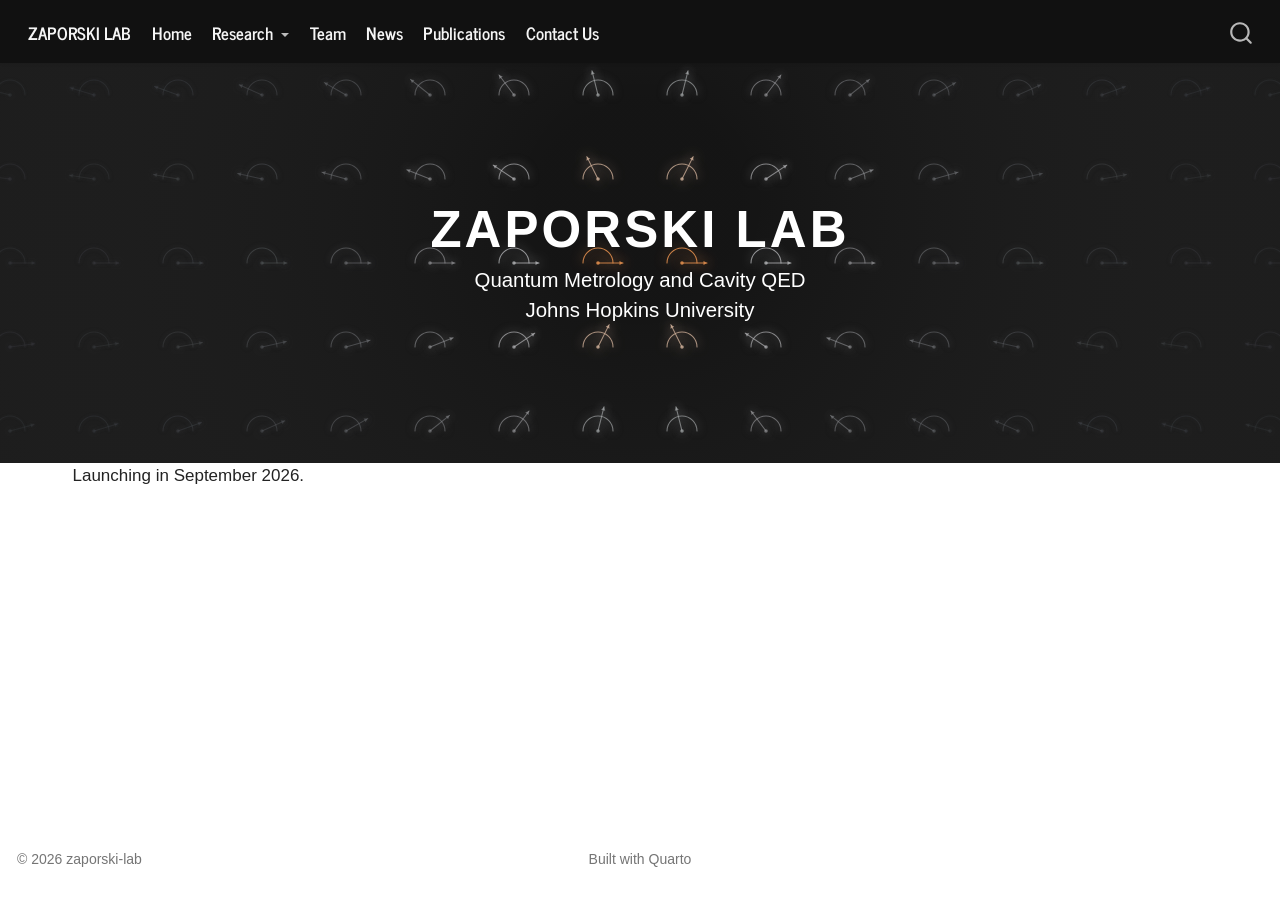
==== index.html @ 5f0491af "Built site for gh-pages" ====
<!DOCTYPE html>
<html xmlns="http://www.w3.org/1999/xhtml" lang="en" xml:lang="en"><head>

<meta charset="utf-8">
<meta name="generator" content="quarto-1.10.18">

<meta name="viewport" content="width=device-width, initial-scale=1.0, user-scalable=yes">


<title>Zaporski Lab</title>
<style>
/* Default styles provided by pandoc.
** See https://pandoc.org/MANUAL.html#variables-for-html for config info.
*/
span.smallcaps{font-variant: small-caps;}
div.columns{display: flex; gap: 1.5em;}
div.column{flex: auto;}
@media screen {
div.columns{gap: min(4vw, 1.5em);}
div.column{overflow-x: auto;}
}
div.hanging-indent{margin-left: 1.5em; text-indent: -1.5em;}
ul.task-list{list-style: none;}
ul.task-list li input[type="checkbox"] {
  width: 0.8em;
  margin: 0 0.8em 0.2em -1em; /* quarto-specific, see https://github.com/quarto-dev/quarto-cli/issues/4556 */ 
  vertical-align: middle;
}
</style>


<script src="site_libs/quarto-nav/quarto-nav.js"></script>
<script src="site_libs/quarto-nav/headroom.min.js"></script>
<script src="site_libs/clipboard/clipboard.min.js"></script>
<script src="site_libs/quarto-search/autocomplete.umd.js"></script>
<script src="site_libs/quarto-search/fuse.min.js"></script>
<script src="site_libs/quarto-search/quarto-search.js"></script>
<meta name="quarto:offset" content="./">
<script src="site_libs/quarto-html/quarto.js" type="module"></script>
<script src="site_libs/quarto-html/tabsets/tabsets.js" type="module"></script>
<script src="site_libs/quarto-html/popper.min.js"></script>
<script src="site_libs/quarto-html/tippy.umd.min.js"></script>
<script src="site_libs/quarto-html/anchor.min.js"></script>
<link href="site_libs/quarto-html/tippy.css" rel="stylesheet">
<link href="site_libs/quarto-html/quarto-syntax-highlighting-64a204ab8560d761af7679ceaba22944.css" rel="stylesheet" id="quarto-text-highlighting-styles">
<script src="site_libs/bootstrap/bootstrap.min.js"></script>
<link href="site_libs/bootstrap/bootstrap-icons.css" rel="stylesheet">
<link href="site_libs/bootstrap/bootstrap-ffa7aff1ec5c5cca5c5c4a13fb783f1b.min.css" rel="stylesheet" append-hash="true" id="quarto-bootstrap" data-mode="light">
<script id="quarto-search-options" type="application/json">{
  "location": "navbar",
  "copy-button": false,
  "collapse-after": 3,
  "panel-placement": "end",
  "type": "overlay",
  "limit": 50,
  "keyboard-shortcut": [
    "f",
    "/",
    "s"
  ],
  "show-item-context": false,
  "language": {
    "search-no-results-text": "No results",
    "search-matching-documents-text": "matching documents",
    "search-copy-link-title": "Copy link to search",
    "search-hide-matches-text": "Hide additional matches",
    "search-more-match-text": "more match in this document",
    "search-more-matches-text": "more matches in this document",
    "search-clear-button-title": "Clear",
    "search-text-placeholder": "",
    "search-detached-cancel-button-title": "Cancel",
    "search-submit-button-title": "Submit",
    "search-label": "Search"
  }
}</script>


<link rel="stylesheet" href="styles.css">
</head>

<body class="nav-fixed quarto-light">

<div id="quarto-search-results"></div>
  <header id="quarto-header" class="headroom fixed-top">
    <nav class="navbar navbar-expand-lg " data-bs-theme="dark">
      <div class="navbar-container container-fluid">
      <div class="navbar-brand-container mx-auto">
    <a class="navbar-brand" href="./index.html">
    <span class="navbar-title">Zaporski Lab</span>
    </a>
  </div>
            <div id="quarto-search" class="" title="Search"></div>
          <button class="navbar-toggler" type="button" data-bs-toggle="collapse" data-bs-target="#navbarCollapse" aria-controls="navbarCollapse" role="menu" aria-expanded="false" aria-label="Toggle navigation" onclick="if (window.quartoToggleHeadroom) { window.quartoToggleHeadroom(); }">
  <span class="navbar-toggler-icon"></span>
</button>
          <div class="collapse navbar-collapse" id="navbarCollapse">
            <ul class="navbar-nav navbar-nav-scroll me-auto">
  <li class="nav-item">
    <span class="nav-link">
<span class="menu-text">ZAPORSKI LAB</span>
    </span>
  </li>  
  <li class="nav-item">
    <a class="nav-link active" href="./index.html" aria-current="page"> 
<span class="menu-text">Home</span></a>
  </li>  
  <li class="nav-item dropdown ">
    <a class="nav-link dropdown-toggle" href="#" id="nav-menu-research" role="link" data-bs-toggle="dropdown" aria-expanded="false">
 <span class="menu-text">Research</span>
    </a>
    <ul class="dropdown-menu" aria-labelledby="nav-menu-research">    
        <li>
    <a class="dropdown-item" href="./about.html">
 <span class="dropdown-text">Thulium-169</span></a>
  </li>  
    </ul>
  </li>
  <li class="nav-item">
    <a class="nav-link" href="./team.html"> 
<span class="menu-text">Team</span></a>
  </li>  
  <li class="nav-item">
    <a class="nav-link" href="./news.html"> 
<span class="menu-text">News</span></a>
  </li>  
  <li class="nav-item">
    <a class="nav-link" href="./publications.html"> 
<span class="menu-text">Publications</span></a>
  </li>  
  <li class="nav-item">
    <a class="nav-link" href="./contact.html"> 
<span class="menu-text">Contact Us</span></a>
  </li>  
</ul>
          </div> <!-- /navcollapse -->
            <div class="quarto-navbar-tools">
</div>
      </div> <!-- /container-fluid -->
    </nav>
</header>
<!-- content -->
<div id="quarto-content" class="quarto-container page-columns page-rows-contents page-layout-full page-navbar">
<!-- sidebar -->
<!-- margin-sidebar -->
    
<!-- main -->
<main class="content column-page" id="quarto-document-content"><header id="title-block-header" class="quarto-title-block"></header>




<div class="hero-banner">
<div id="hero-animation" class="hero-frame">

</div>
<div class="hero-overlay">
<div class="hero-title">
Zaporski Lab
</div>
<div class="hero-subtitle">
Quantum Metrology and Cavity QED
</div>
<div class="hero-subtitle">
Johns Hopkins University
</div>
</div>
</div>
<script>
(function () {
  const host = document.getElementById('hero-animation');
  if (!host) return;

  const canvas = document.createElement('canvas');
  canvas.id = 'bg';
  host.appendChild(canvas);

  const ctx = canvas.getContext('2d');
  let width = 0;
  let height = 0;
  let dpr = window.devicePixelRatio || 1;

  ctx.lineWidth = 1.05;
  ctx.lineCap = 'round';
  ctx.lineJoin = 'round';

  let mouse = { x: 0, y: 0 };
  window.addEventListener('mousemove', (e) => { mouse.x = e.clientX; mouse.y = e.clientY; });
  window.addEventListener('touchmove', (e) => { mouse.x = e.touches[0].clientX; mouse.y = e.touches[0].clientY; });

  const symbols = [];
  const spacing = 84;

  function buildGrid() {
    symbols.length = 0;
    const offsetX = (width % spacing) / 2;
    const offsetY = (height % spacing) / 2;
    const safeHeight = height + spacing;
    const safeWidth = width + spacing;
    for (let x = offsetX; x < safeWidth; x += spacing) {
      for (let y = offsetY; y < safeHeight; y += spacing) {
        symbols.push({ x, y });
      }
    }
  }

  function resize() {
    width = host.clientWidth || window.innerWidth;
    height = host.clientHeight || 360;
    dpr = window.devicePixelRatio || 1;
    canvas.width = Math.round(width * dpr);
    canvas.height = Math.round(height * dpr);
    canvas.style.width = width + 'px';
    canvas.style.height = height + 'px';
    ctx.setTransform(1, 0, 0, 1, 0, 0);
    ctx.scale(dpr, dpr);
    ctx.lineWidth = 1.05;
    ctx.lineCap = 'round';
    ctx.lineJoin = 'round';
    if (!mouse.x && !mouse.y) { mouse.x = width / 2; mouse.y = height / 2; }
    buildGrid();
    drawFrame();
  }

  window.addEventListener('resize', resize);

  function lerp(a, b, t) { return a + (b - a) * t; }
  function mix(c1, c2, t) { return { r: Math.round(lerp(c1.r, c2.r, t)), g: Math.round(lerp(c1.g, c2.g, t)), b: Math.round(lerp(c1.b, c2.b, t)) }; }
  function getColor(dist, maxDist) {
    const t = Math.max(0, Math.min(1, 1 - dist / maxDist));
    const far = { r: 68, g: 71, b: 77 };
    const near = { r: 245, g: 245, b: 245 };
    const accent = { r: 217, g: 95, b: 2 };
    let c = mix(far, near, t * t);
    if (t > 0.82) c = mix(c, accent, (t - 0.82) / 0.18);
    return { css: `rgb(${c.r},${c.g},${c.b})`, strength: t };
  }

  function drawSymbol(x, y, angle, color, strength) {
    const r = 15; const lineLen = 10;
    ctx.save(); ctx.translate(x, y); ctx.shadowColor = color; ctx.shadowBlur = 2 + 10 * strength;
    ctx.beginPath(); ctx.arc(0, 0, r, Math.PI, 0); ctx.strokeStyle = color; ctx.stroke();
    let dx = Math.cos(angle); let dy = Math.sin(angle);
    if (dy > 0) { dx = -dx; dy = -dy; }
    const len = Math.hypot(dx, dy); dx /= len; dy /= len;
    const endX = dx * (r + lineLen); const endY = dy * (r + lineLen);
    ctx.beginPath(); ctx.moveTo(0, 0); ctx.lineTo(endX, endY); ctx.stroke();
    const arrowSize = 3.5; const px = -dy; const py = dx;
    ctx.beginPath(); ctx.moveTo(endX, endY); ctx.lineTo(endX - dx * arrowSize + px * arrowSize * 0.6, endY - dy * arrowSize + py * arrowSize * 0.6); ctx.lineTo(endX - dx * arrowSize - px * arrowSize * 0.6, endY - dy * arrowSize - py * arrowSize * 0.6); ctx.closePath(); ctx.fillStyle = color; ctx.fill();
    ctx.beginPath(); ctx.arc(0, 0, 1.8, 0, Math.PI * 2); ctx.fill(); ctx.restore();
  }

  function drawFrame() {
    ctx.fillStyle = '#0d0d0d'; ctx.fillRect(0, 0, width, height);
    const gradient = ctx.createRadialGradient(width / 2, height * 0.35, 100, width / 2, height / 2, width);
    gradient.addColorStop(0, 'rgba(255,255,255,0.03)'); gradient.addColorStop(1, 'rgba(0,0,0,0.25)');
    ctx.fillStyle = gradient; ctx.fillRect(0, 0, width, height);
    const maxDist = 700;
    for (const s of symbols) {
      const dx = mouse.x - s.x; const dy = mouse.y - s.y; const dist = Math.hypot(dx, dy); const angle = Math.atan2(dy, dx); const c = getColor(dist, maxDist);
      ctx.globalAlpha = 0.22 + 0.78 * Math.pow(c.strength, 2); drawSymbol(s.x, s.y, angle, c.css, c.strength);
    }
    ctx.globalAlpha = 1;
  }

  function animate() { drawFrame(); requestAnimationFrame(animate); }
  requestAnimationFrame(() => { resize(); animate(); });
})();
</script>
<p>Launching in September 2026.</p>



</main> <!-- /main -->
<script id="quarto-html-after-body" type="application/javascript">
  window.document.addEventListener("DOMContentLoaded", function (event) {
    const icon = "";
    const anchorJS = new window.AnchorJS();
    anchorJS.options = {
      placement: 'right',
      icon: icon
    };
    anchorJS.add('.anchored');
    const isCodeAnnotation = (el) => {
      for (const clz of el.classList) {
        if (clz.startsWith('code-annotation-')) {                     
          return true;
        }
      }
      return false;
    }
    const onCopySuccess = function(e) {
      // button target
      const button = e.trigger;
      // don't keep focus
      button.blur();
      // flash "checked"
      button.classList.add('code-copy-button-checked');
      var currentTitle = button.getAttribute("title");
      button.setAttribute("title", "Copied!");
      let tooltip;
      if (window.bootstrap) {
        button.setAttribute("data-bs-toggle", "tooltip");
        button.setAttribute("data-bs-placement", "left");
        button.setAttribute("data-bs-title", "Copied!");
        tooltip = new bootstrap.Tooltip(button, 
          { trigger: "manual", 
            customClass: "code-copy-button-tooltip",
            offset: [0, -8]});
        tooltip.show();    
      }
      setTimeout(function() {
        if (tooltip) {
          tooltip.hide();
          button.removeAttribute("data-bs-title");
          button.removeAttribute("data-bs-toggle");
          button.removeAttribute("data-bs-placement");
        }
        button.setAttribute("title", currentTitle);
        button.classList.remove('code-copy-button-checked');
      }, 1000);
      // clear code selection
      e.clearSelection();
    }
    const getTextToCopy = function(trigger) {
      const outerScaffold = trigger.parentElement.cloneNode(true);
      const codeEl = outerScaffold.querySelector('code');
      for (const childEl of codeEl.children) {
        if (isCodeAnnotation(childEl)) {
          childEl.remove();
        }
      }
      return codeEl.innerText;
    }
    const clipboard = new window.ClipboardJS('.code-copy-button:not([data-in-quarto-modal])', {
      text: getTextToCopy
    });
    clipboard.on('success', onCopySuccess);
    if (window.document.getElementById('quarto-embedded-source-code-modal')) {
      const clipboardModal = new window.ClipboardJS('.code-copy-button[data-in-quarto-modal]', {
        text: getTextToCopy,
        container: window.document.getElementById('quarto-embedded-source-code-modal')
      });
      clipboardModal.on('success', onCopySuccess);
    }
      var localhostRegex = new RegExp(/^(?:http|https):\/\/localhost\:?[0-9]*\//);
      var mailtoRegex = new RegExp(/^mailto:/);
        var filterRegex = new RegExp('/' + window.location.host + '/');
      var isInternal = (href) => {
          return filterRegex.test(href) || localhostRegex.test(href) || mailtoRegex.test(href);
      }
      // Inspect non-navigation links and adorn them if external
     var links = window.document.querySelectorAll('a[href]:not(.nav-link):not(.navbar-brand):not(.toc-action):not(.sidebar-link):not(.sidebar-item-toggle):not(.pagination-link):not(.no-external):not([aria-hidden]):not(.dropdown-item):not(.quarto-navigation-tool):not(.about-link)');
      for (var i=0; i<links.length; i++) {
        const link = links[i];
        if (!isInternal(link.href)) {
          // undo the damage that might have been done by quarto-nav.js in the case of
          // links that we want to consider external
          if (link.dataset.originalHref !== undefined) {
            link.href = link.dataset.originalHref;
          }
        }
      }
    function tippyHover(el, contentFn, onTriggerFn, onUntriggerFn) {
      const config = {
        allowHTML: true,
        maxWidth: 500,
        delay: 100,
        arrow: false,
        appendTo: function(el) {
            return el.parentElement;
        },
        interactive: true,
        interactiveBorder: 10,
        theme: 'quarto',
        placement: 'bottom-start',
      };
      if (contentFn) {
        config.content = contentFn;
      }
      if (onTriggerFn) {
        config.onTrigger = onTriggerFn;
      }
      if (onUntriggerFn) {
        config.onUntrigger = onUntriggerFn;
      }
      window.tippy(el, config); 
    }
    const noterefs = window.document.querySelectorAll('a[role="doc-noteref"]');
    for (var i=0; i<noterefs.length; i++) {
      const ref = noterefs[i];
      tippyHover(ref, function() {
        // use id or data attribute instead here
        let href = ref.getAttribute('data-footnote-href') || ref.getAttribute('href');
        try { href = new URL(href).hash; } catch {}
        const id = href.replace(/^#\/?/, "");
        const note = window.document.getElementById(id);
        if (note) {
          return note.innerHTML;
        } else {
          return "";
        }
      });
    }
    const xrefs = window.document.querySelectorAll('a.quarto-xref');
    const processXRef = (id, note) => {
      // Strip column container classes
      const stripColumnClz = (el) => {
        el.classList.remove("page-full", "page-columns");
        if (el.children) {
          for (const child of el.children) {
            stripColumnClz(child);
          }
        }
      }
      stripColumnClz(note)
      if (id === null || id.startsWith('sec-')) {
        // Special case sections, only their first couple elements
        const container = document.createElement("div");
        if (note.children && note.children.length > 2) {
          container.appendChild(note.children[0].cloneNode(true));
          for (let i = 1; i < note.children.length; i++) {
            const child = note.children[i];
            if (child.tagName === "P" && child.innerText === "") {
              continue;
            } else {
              container.appendChild(child.cloneNode(true));
              break;
            }
          }
          if (window.Quarto?.typesetMath) {
            window.Quarto.typesetMath(container);
          }
          return container.innerHTML
        } else {
          if (window.Quarto?.typesetMath) {
            window.Quarto.typesetMath(note);
          }
          return note.innerHTML;
        }
      } else {
        // Remove any anchor links if they are present
        const anchorLink = note.querySelector('a.anchorjs-link');
        if (anchorLink) {
          anchorLink.remove();
        }
        if (window.Quarto?.typesetMath) {
          window.Quarto.typesetMath(note);
        }
        if (note.classList.contains("callout")) {
          return note.outerHTML;
        } else {
          return note.innerHTML;
        }
      }
    }
    for (var i=0; i<xrefs.length; i++) {
      const xref = xrefs[i];
      tippyHover(xref, undefined, function(instance) {
        instance.disable();
        let url = xref.getAttribute('href');
        let hash = undefined; 
        if (url.startsWith('#')) {
          hash = url;
        } else {
          try { hash = new URL(url).hash; } catch {}
        }
        if (hash) {
          const id = hash.replace(/^#\/?/, "");
          const note = window.document.getElementById(id);
          if (note !== null) {
            try {
              const html = processXRef(id, note.cloneNode(true));
              instance.setContent(html);
            } finally {
              instance.enable();
              instance.show();
            }
          } else {
            // See if we can fetch this
            fetch(url.split('#')[0])
            .then(res => res.text())
            .then(html => {
              const parser = new DOMParser();
              const htmlDoc = parser.parseFromString(html, "text/html");
              const note = htmlDoc.getElementById(id);
              if (note !== null) {
                const html = processXRef(id, note);
                instance.setContent(html);
              } 
            }).finally(() => {
              instance.enable();
              instance.show();
            });
          }
        } else {
          // See if we can fetch a full url (with no hash to target)
          // This is a special case and we should probably do some content thinning / targeting
          fetch(url)
          .then(res => res.text())
          .then(html => {
            const parser = new DOMParser();
            const htmlDoc = parser.parseFromString(html, "text/html");
            const note = htmlDoc.querySelector('main.content');
            if (note !== null) {
              // This should only happen for chapter cross references
              // (since there is no id in the URL)
              // remove the first header
              if (note.children.length > 0 && note.children[0].tagName === "HEADER") {
                note.children[0].remove();
              }
              const html = processXRef(null, note);
              instance.setContent(html);
            } 
          }).finally(() => {
            instance.enable();
            instance.show();
          });
        }
      }, function(instance) {
      });
    }
        let selectedAnnoteEl;
        const selectorForAnnotation = ( cell, annotation) => {
          let cellAttr = 'data-code-cell="' + cell + '"';
          let lineAttr = 'data-code-annotation="' +  annotation + '"';
          const selector = 'span[' + cellAttr + '][' + lineAttr + ']';
          return selector;
        }
        const selectCodeLines = (annoteEl) => {
          const doc = window.document;
          const targetCell = annoteEl.getAttribute("data-target-cell");
          const targetAnnotation = annoteEl.getAttribute("data-target-annotation");
          const annoteSpan = window.document.querySelector(selectorForAnnotation(targetCell, targetAnnotation));
          const lines = annoteSpan.getAttribute("data-code-lines").split(",");
          const lineIds = lines.map((line) => {
            return targetCell + "-" + line;
          })
          let top = null;
          let height = null;
          let parent = null;
          if (lineIds.length > 0) {
              //compute the position of the single el (top and bottom and make a div)
              const el = window.document.getElementById(lineIds[0]);
              top = el.offsetTop;
              height = el.offsetHeight;
              parent = el.parentElement.parentElement;
            if (lineIds.length > 1) {
              const lastEl = window.document.getElementById(lineIds[lineIds.length - 1]);
              const bottom = lastEl.offsetTop + lastEl.offsetHeight;
              height = bottom - top;
            }
            if (top !== null && height !== null && parent !== null) {
              // cook up a div (if necessary) and position it 
              let div = window.document.getElementById("code-annotation-line-highlight");
              if (div === null) {
                div = window.document.createElement("div");
                div.setAttribute("id", "code-annotation-line-highlight");
                div.style.position = 'absolute';
                parent.appendChild(div);
              }
              div.style.top = top - 2 + "px";
              div.style.height = height + 4 + "px";
              div.style.left = 0;
              let gutterDiv = window.document.getElementById("code-annotation-line-highlight-gutter");
              if (gutterDiv === null) {
                gutterDiv = window.document.createElement("div");
                gutterDiv.setAttribute("id", "code-annotation-line-highlight-gutter");
                gutterDiv.style.position = 'absolute';
                const codeCell = window.document.getElementById(targetCell);
                const gutter = codeCell.querySelector('.code-annotation-gutter');
                gutter.appendChild(gutterDiv);
              }
              gutterDiv.style.top = top - 2 + "px";
              gutterDiv.style.height = height + 4 + "px";
            }
            selectedAnnoteEl = annoteEl;
          }
        };
        const unselectCodeLines = () => {
          const elementsIds = ["code-annotation-line-highlight", "code-annotation-line-highlight-gutter"];
          elementsIds.forEach((elId) => {
            const div = window.document.getElementById(elId);
            if (div) {
              div.remove();
            }
          });
          selectedAnnoteEl = undefined;
        };
          // Handle positioning of the toggle
      window.addEventListener(
        "resize",
        throttle(() => {
          elRect = undefined;
          if (selectedAnnoteEl) {
            selectCodeLines(selectedAnnoteEl);
          }
        }, 10)
      );
      function throttle(fn, ms) {
      let throttle = false;
      let timer;
        return (...args) => {
          if(!throttle) { // first call gets through
              fn.apply(this, args);
              throttle = true;
          } else { // all the others get throttled
              if(timer) clearTimeout(timer); // cancel #2
              timer = setTimeout(() => {
                fn.apply(this, args);
                timer = throttle = false;
              }, ms);
          }
        };
      }
        // Attach click handler to the DT
        const annoteDls = window.document.querySelectorAll('dt[data-target-cell]');
        for (const annoteDlNode of annoteDls) {
          annoteDlNode.addEventListener('click', (event) => {
            const clickedEl = event.target;
            if (clickedEl !== selectedAnnoteEl) {
              unselectCodeLines();
              const activeEl = window.document.querySelector('dt[data-target-cell].code-annotation-active');
              if (activeEl) {
                activeEl.classList.remove('code-annotation-active');
              }
              selectCodeLines(clickedEl);
              clickedEl.classList.add('code-annotation-active');
            } else {
              // Unselect the line
              unselectCodeLines();
              clickedEl.classList.remove('code-annotation-active');
            }
          });
        }
    const findCites = (el) => {
      const parentEl = el.parentElement;
      if (parentEl) {
        const cites = parentEl.dataset.cites;
        if (cites) {
          return {
            el,
            cites: cites.split(' ')
          };
        } else {
          return findCites(el.parentElement)
        }
      } else {
        return undefined;
      }
    };
    var bibliorefs = window.document.querySelectorAll('a[role="doc-biblioref"]');
    for (var i=0; i<bibliorefs.length; i++) {
      const ref = bibliorefs[i];
      const citeInfo = findCites(ref);
      if (citeInfo) {
        tippyHover(citeInfo.el, function() {
          var popup = window.document.createElement('div');
          citeInfo.cites.forEach(function(cite) {
            var citeDiv = window.document.createElement('div');
            citeDiv.classList.add('hanging-indent');
            citeDiv.classList.add('csl-entry');
            var biblioDiv = window.document.getElementById('ref-' + cite);
            if (biblioDiv) {
              citeDiv.innerHTML = biblioDiv.innerHTML;
            }
            popup.appendChild(citeDiv);
          });
          return popup.innerHTML;
        });
      }
    }
  });
  </script>
</div> <!-- /content -->
<footer class="footer">
  <div class="nav-footer">
    <div class="nav-footer-left">
<p>© 2026 zaporski-lab</p>
</div>   
    <div class="nav-footer-center">
<p>Built with Quarto</p>
</div>
    <div class="nav-footer-right">
      &nbsp;
    </div>
  </div>
</footer>




</body></html>
---- site_libs/quarto-html/tippy.css ----
.tippy-box[data-animation=fade][data-state=hidden]{opacity:0}[data-tippy-root]{max-width:calc(100vw - 10px)}.tippy-box{position:relative;background-color:#333;color:#fff;border-radius:4px;font-size:14px;line-height:1.4;white-space:normal;outline:0;transition-property:transform,visibility,opacity}.tippy-box[data-placement^=top]>.tippy-arrow{bottom:0}.tippy-box[data-placement^=top]>.tippy-arrow:before{bottom:-7px;left:0;border-width:8px 8px 0;border-top-color:initial;transform-origin:center top}.tippy-box[data-placement^=bottom]>.tippy-arrow{top:0}.tippy-box[data-placement^=bottom]>.tippy-arrow:before{top:-7px;left:0;border-width:0 8px 8px;border-bottom-color:initial;transform-origin:center bottom}.tippy-box[data-placement^=left]>.tippy-arrow{right:0}.tippy-box[data-placement^=left]>.tippy-arrow:before{border-width:8px 0 8px 8px;border-left-color:initial;right:-7px;transform-origin:center left}.tippy-box[data-placement^=right]>.tippy-arrow{left:0}.tippy-box[data-placement^=right]>.tippy-arrow:before{left:-7px;border-width:8px 8px 8px 0;border-right-color:initial;transform-origin:center right}.tippy-box[data-inertia][data-state=visible]{transition-timing-function:cubic-bezier(.54,1.5,.38,1.11)}.tippy-arrow{width:16px;height:16px;color:#333}.tippy-arrow:before{content:"";position:absolute;border-color:transparent;border-style:solid}.tippy-content{position:relative;padding:5px 9px;z-index:1}
---- site_libs/quarto-html/quarto-syntax-highlighting-64a204ab8560d761af7679ceaba22944.css ----
/* quarto syntax highlight colors */
:root {
  --quarto-hl-ot-color: #003B4F;
  --quarto-hl-at-color: #657422;
  --quarto-hl-ss-color: #20794D;
  --quarto-hl-an-color: #5E5E5E;
  --quarto-hl-fu-color: #4758AB;
  --quarto-hl-st-color: #20794D;
  --quarto-hl-cf-color: #003B4F;
  --quarto-hl-op-color: #5E5E5E;
  --quarto-hl-er-color: #AD0000;
  --quarto-hl-bn-color: #AD0000;
  --quarto-hl-al-color: #AD0000;
  --quarto-hl-va-color: #111111;
  --quarto-hl-bu-color: inherit;
  --quarto-hl-ex-color: inherit;
  --quarto-hl-pp-color: #AD0000;
  --quarto-hl-in-color: #5E5E5E;
  --quarto-hl-vs-color: #20794D;
  --quarto-hl-wa-color: #5E5E5E;
  --quarto-hl-do-color: #5E5E5E;
  --quarto-hl-im-color: #00769E;
  --quarto-hl-ch-color: #20794D;
  --quarto-hl-dt-color: #AD0000;
  --quarto-hl-fl-color: #AD0000;
  --quarto-hl-co-color: #5E5E5E;
  --quarto-hl-cv-color: #5E5E5E;
  --quarto-hl-cn-color: #8f5902;
  --quarto-hl-sc-color: #5E5E5E;
  --quarto-hl-dv-color: #AD0000;
  --quarto-hl-kw-color: #003B4F;
}

/* other quarto variables */
:root {
  --quarto-font-monospace: SFMono-Regular, Menlo, Monaco, Consolas, "Liberation Mono", "Courier New", monospace;
}

/* syntax highlight based on Pandoc's rules */
pre > code.sourceCode > span {
  color: #003B4F;
}

code.sourceCode > span {
  color: #003B4F;
}

div.sourceCode,
div.sourceCode pre.sourceCode {
  color: #003B4F;
}

/* Normal */
code span {
  color: #003B4F;
}

/* Alert */
code span.al {
  color: #AD0000;
  font-style: inherit;
}

/* Annotation */
code span.an {
  color: #5E5E5E;
  font-style: inherit;
}

/* Attribute */
code span.at {
  color: #657422;
  font-style: inherit;
}

/* BaseN */
code span.bn {
  color: #AD0000;
  font-style: inherit;
}

/* BuiltIn */
code span.bu {
  font-style: inherit;
}

/* ControlFlow */
code span.cf {
  color: #003B4F;
  font-weight: bold;
  font-style: inherit;
}

/* Char */
code span.ch {
  color: #20794D;
  font-style: inherit;
}

/* Constant */
code span.cn {
  color: #8f5902;
  font-style: inherit;
}

/* Comment */
code span.co {
  color: #5E5E5E;
  font-style: inherit;
}

/* CommentVar */
code span.cv {
  color: #5E5E5E;
  font-style: italic;
}

/* Documentation */
code span.do {
  color: #5E5E5E;
  font-style: italic;
}

/* DataType */
code span.dt {
  color: #AD0000;
  font-style: inherit;
}

/* DecVal */
code span.dv {
  color: #AD0000;
  font-style: inherit;
}

/* Error */
code span.er {
  color: #AD0000;
  font-style: inherit;
}

/* Extension */
code span.ex {
  font-style: inherit;
}

/* Float */
code span.fl {
  color: #AD0000;
  font-style: inherit;
}

/* Function */
code span.fu {
  color: #4758AB;
  font-style: inherit;
}

/* Import */
code span.im {
  color: #00769E;
  font-style: inherit;
}

/* Information */
code span.in {
  color: #5E5E5E;
  font-style: inherit;
}

/* Keyword */
code span.kw {
  color: #003B4F;
  font-weight: bold;
  font-style: inherit;
}

/* Operator */
code span.op {
  color: #5E5E5E;
  font-style: inherit;
}

/* Other */
code span.ot {
  color: #003B4F;
  font-style: inherit;
}

/* Preprocessor */
code span.pp {
  color: #AD0000;
  font-style: inherit;
}

/* SpecialChar */
code span.sc {
  color: #5E5E5E;
  font-style: inherit;
}

/* SpecialString */
code span.ss {
  color: #20794D;
  font-style: inherit;
}

/* String */
code span.st {
  color: #20794D;
  font-style: inherit;
}

/* Variable */
code span.va {
  color: #111111;
  font-style: inherit;
}

/* VerbatimString */
code span.vs {
  color: #20794D;
  font-style: inherit;
}

/* Warning */
code span.wa {
  color: #5E5E5E;
  font-style: italic;
}

.prevent-inlining {
  content: "</";
}

/*# sourceMappingURL=9d8d5bb603a83b8298b89080a598c93b.css.map */
---- styles.css ----
:root {
  --bs-primary: #1f1f1f;
  --bs-primary-rgb: 31, 31, 31;
  --bs-link-color: #1f1f1f;
  --bs-link-hover-color: #000000;
  --bs-body-color: #232323;
  --bs-secondary-color: #5a5a5a;
  --bs-border-color: #c7c7c7;
}

body {
  font-family: "Segoe UI", Arial, sans-serif;
  color: var(--bs-body-color);
  overflow-x: hidden;
  margin: 0;
  padding: 0;
}

main,
#quarto-document-content,
.quarto-container,
.quarto-container .page-layout-article,
.quarto-container .page-columns {
  margin: 0 !important;
  padding: 0 !important;
  max-width: none !important;
  width: 100% !important;
}

.container, .container-fluid, .quarto-container {
  max-width: none;
  padding-left: 0;
  padding-right: 0;
}

.quarto-title-block,
#title-block-header,
.quarto-title-meta {
  display: none !important;
}

.hero-banner {
  margin: 0;
  padding: 0;
  width: 100vw;
  margin-left: calc(50% - 50vw);
  overflow: hidden;
  background: #0d0d0d;
  border: none;
  position: relative;
}

.hero-frame {
  width: 100%;
  height: min(46vh, 400px);
  min-height: 260px;
  border: none;
  display: block;
  background: #0d0d0d;
  overflow: hidden;
  position: relative;
}

.hero-frame canvas {
  display: block;
  width: 100%;
  height: 100%;
}

/* .hero-overlay {
  position: absolute;
  inset: 0;
  display: flex;
  align-items: center;
  justify-content: center;
  color: #ffffff;
  font-size: 2rem;
  font-weight: 600;
  letter-spacing: 0.08em;
  text-transform: uppercase;
  pointer-events: none;
}

.hero-title {
  font-size: clamp(2.5rem, 5vw, 4rem);
  font-weight: 700;
  letter-spacing: 0.08em;
  text-transform: uppercase;
  line-height: 1.1;
  margin-bottom: 0.4rem;
}

.hero-subtitle {
  font-size: clamp(1rem, 2vw, 1.4rem);
  font-weight: 400;
  letter-spacing: 0.03em;
  text-transform: none;
  line-height: 1.3;
}

.hero-subtitle + .hero-subtitle {
  margin-top: 0.2rem;
} */

.hero-overlay {
  position: absolute;
  inset: 0;

  display: flex;
  flex-direction: column;
  justify-content: center;
  align-items: center;

  text-align: center;
  color: white;
  pointer-events: none;
  z-index: 10;
}

.hero-title {
  font-size: 3rem;
  font-weight: 700;
  text-transform: uppercase;
  letter-spacing: 0.06em;
  line-height: 1.1;
  margin-bottom: 0.5rem;
}

.hero-subtitle {
  font-size: 1.2rem;
  font-weight: 400;
  text-transform: none;
  letter-spacing: normal;
  line-height: 1.3;
}

.hero-subtitle + .hero-subtitle {
  margin-top: 0.25rem;
}

.navbar {
  box-shadow: 0 1px 3px rgba(0, 0, 0, 0.08);
  background-color: #111111 !important;
  padding-top: 0.7rem;
  padding-bottom: 0.7rem;
  position: sticky;
  top: 0;
  z-index: 1030;
}

.navbar .navbar-brand-container {
  display: flex;
  align-items: center;
  margin-right: 1rem;
}

.navbar .navbar-brand {
  display: none;
}

.navbar .navbar-nav .nav-link {
  color: #f5f5f5 !important;
  padding-top: 0.4rem;
  padding-bottom: 0.4rem;
  font-size: 0.98rem;
}

.navbar .nav-link:hover,
.navbar .nav-link:focus {
  color: #dcdcdc !important;
}

.navbar .dropdown-menu {
  background-color: #111111 !important;
  border: 1px solid #2a2a2a;
  box-shadow: 0 8px 24px rgba(0, 0, 0, 0.25);
}

.navbar .dropdown-menu .dropdown-item {
  color: #f5f5f5 !important;
  background-color: transparent;
}

.navbar .dropdown-menu .dropdown-item:hover,
.navbar .dropdown-menu .dropdown-item:focus {
  color: #ffffff !important;
  background-color: #1f1f1f;
}

a,
a:hover,
a:focus {
  color: var(--bs-link-color);
}

a:hover,
a:focus {
  color: var(--bs-link-hover-color);
}

.btn-primary,
.btn-primary:hover,
.btn-primary:focus {
  background-color: #1f1f1f;
  border-color: #1f1f1f;
  color: #ffffff;
}

.toc a,
.sidebar a,
.pagination a,
.page-link {
  color: #1f1f1f;
}

.toc a:hover,
.sidebar a:hover,
.pagination a:hover,
.page-link:hover {
  color: #000000;
}
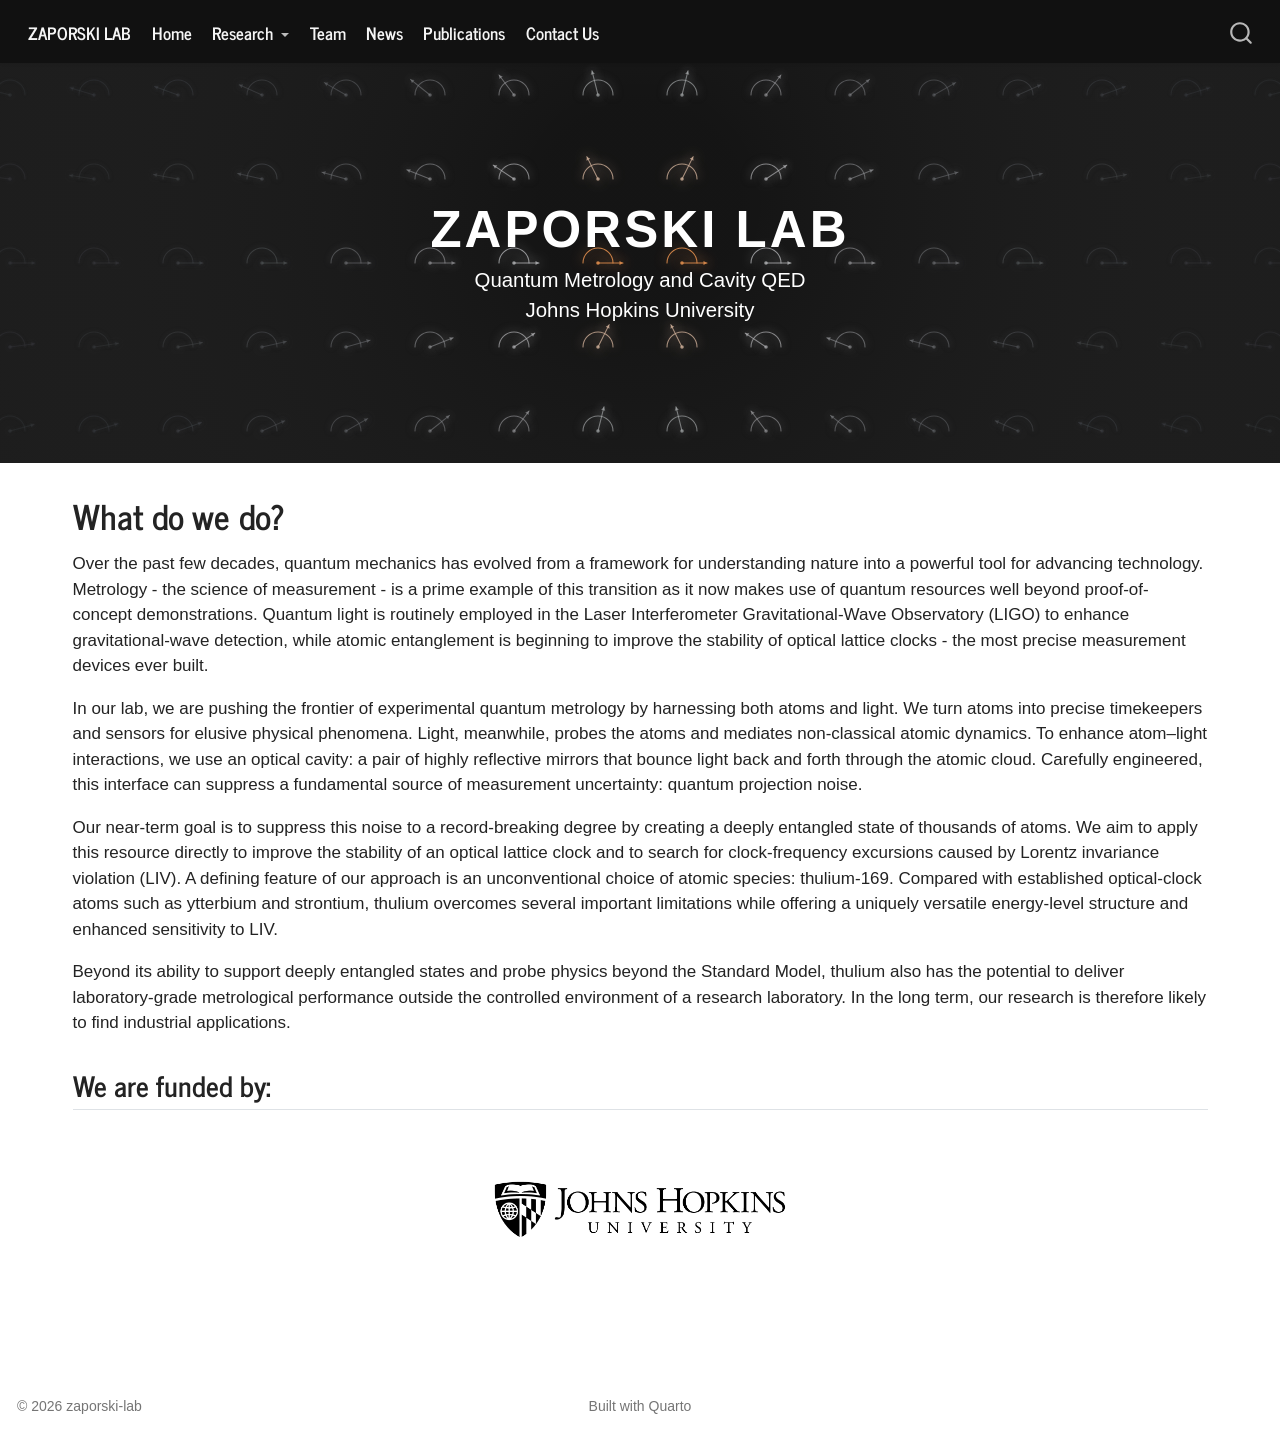
==== commit 39241234: "Built site for gh-pages" ====
--- a/index.html
+++ b/index.html
@@ -266,9 +266,23 @@
   requestAnimationFrame(() => { resize(); animate(); });
 })();
 </script>
-<p>Launching in September 2026.</p>
-
-
+<section id="what-do-we-do" class="level1">
+<h1>What do we do?</h1>
+<p>Over the past few decades, quantum mechanics has evolved from a framework for understanding nature into a powerful tool for advancing technology. Metrology - the science of measurement - is a prime example of this transition as it now makes use of quantum resources well beyond proof-of-concept demonstrations. Quantum light is routinely employed in the Laser Interferometer Gravitational-Wave Observatory (LIGO) to enhance gravitational-wave detection, while atomic entanglement is beginning to improve the stability of optical lattice clocks - the most precise measurement devices ever built.</p>
+<p>In our lab, we are pushing the frontier of experimental quantum metrology by harnessing both atoms and light. We turn atoms into precise timekeepers and sensors for elusive physical phenomena. Light, meanwhile, probes the atoms and mediates non-classical atomic dynamics. To enhance atom–light interactions, we use an optical cavity: a pair of highly reflective mirrors that bounce light back and forth through the atomic cloud. Carefully engineered, this interface can suppress a fundamental source of measurement uncertainty: quantum projection noise.</p>
+<p>Our near-term goal is to suppress this noise to a record-breaking degree by creating a deeply entangled state of thousands of atoms. We aim to apply this resource directly to improve the stability of an optical lattice clock and to search for clock-frequency excursions caused by Lorentz invariance violation (LIV). A defining feature of our approach is an unconventional choice of atomic species: thulium-169. Compared with established optical-clock atoms such as ytterbium and strontium, thulium overcomes several important limitations while offering a uniquely versatile energy-level structure and enhanced sensitivity to LIV.</p>
+<p>Beyond its ability to support deeply entangled states and probe physics beyond the Standard Model, thulium also has the potential to deliver laboratory-grade metrological performance outside the controlled environment of a research laboratory. In the long term, our research is therefore likely to find industrial applications.</p>
+<section id="we-are-funded-by" class="level2">
+<h2 class="anchored" data-anchor-id="we-are-funded-by">We are funded by:</h2>
+<div class="quarto-figure quarto-figure-center">
+<figure class="figure">
+<p><img src="university-logo-small-horizontal-black.png" class="img-fluid quarto-figure quarto-figure-center figure-img" width="400"></p>
+</figure>
+</div>
+
+
+</section>
+</section>
 
 </main> <!-- /main -->
 <script id="quarto-html-after-body" type="application/javascript">
@@ -344,7 +358,7 @@
     }
       var localhostRegex = new RegExp(/^(?:http|https):\/\/localhost\:?[0-9]*\//);
       var mailtoRegex = new RegExp(/^mailto:/);
-        var filterRegex = new RegExp('/' + window.location.host + '/');
+        var filterRegex = new RegExp("https:\/\/zaporski-lab\.github\.io\/");
       var isInternal = (href) => {
           return filterRegex.test(href) || localhostRegex.test(href) || mailtoRegex.test(href);
       }
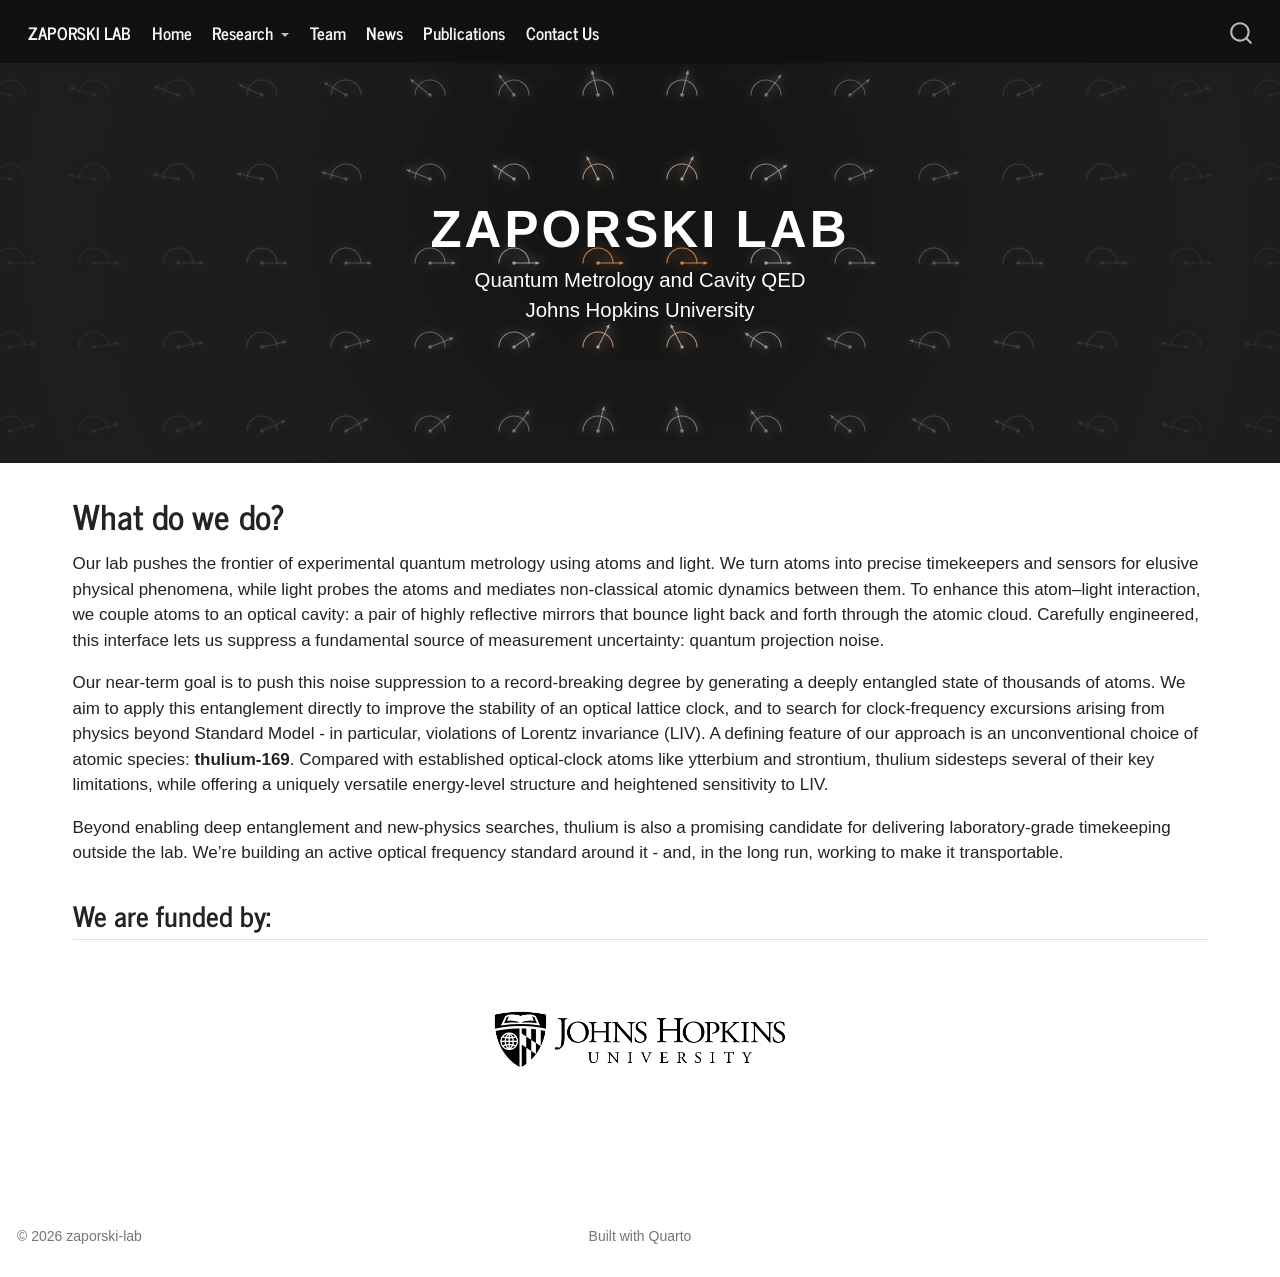
==== commit 40267d08: "Built site for gh-pages" ====
--- a/index.html
+++ b/index.html
@@ -268,10 +268,9 @@
 </script>
 <section id="what-do-we-do" class="level1">
 <h1>What do we do?</h1>
-<p>Over the past few decades, quantum mechanics has evolved from a framework for understanding nature into a powerful tool for advancing technology. Metrology - the science of measurement - is a prime example of this transition as it now makes use of quantum resources well beyond proof-of-concept demonstrations. Quantum light is routinely employed in the Laser Interferometer Gravitational-Wave Observatory (LIGO) to enhance gravitational-wave detection, while atomic entanglement is beginning to improve the stability of optical lattice clocks - the most precise measurement devices ever built.</p>
-<p>In our lab, we are pushing the frontier of experimental quantum metrology by harnessing both atoms and light. We turn atoms into precise timekeepers and sensors for elusive physical phenomena. Light, meanwhile, probes the atoms and mediates non-classical atomic dynamics. To enhance atom–light interactions, we use an optical cavity: a pair of highly reflective mirrors that bounce light back and forth through the atomic cloud. Carefully engineered, this interface can suppress a fundamental source of measurement uncertainty: quantum projection noise.</p>
-<p>Our near-term goal is to suppress this noise to a record-breaking degree by creating a deeply entangled state of thousands of atoms. We aim to apply this resource directly to improve the stability of an optical lattice clock and to search for clock-frequency excursions caused by Lorentz invariance violation (LIV). A defining feature of our approach is an unconventional choice of atomic species: thulium-169. Compared with established optical-clock atoms such as ytterbium and strontium, thulium overcomes several important limitations while offering a uniquely versatile energy-level structure and enhanced sensitivity to LIV.</p>
-<p>Beyond its ability to support deeply entangled states and probe physics beyond the Standard Model, thulium also has the potential to deliver laboratory-grade metrological performance outside the controlled environment of a research laboratory. In the long term, our research is therefore likely to find industrial applications.</p>
+<p>Our lab pushes the frontier of experimental quantum metrology using atoms and light. We turn atoms into precise timekeepers and sensors for elusive physical phenomena, while light probes the atoms and mediates non-classical atomic dynamics between them. To enhance this atom–light interaction, we couple atoms to an optical cavity: a pair of highly reflective mirrors that bounce light back and forth through the atomic cloud. Carefully engineered, this interface lets us suppress a fundamental source of measurement uncertainty: quantum projection noise.</p>
+<p>Our near-term goal is to push this noise suppression to a record-breaking degree by generating a deeply entangled state of thousands of atoms. We aim to apply this entanglement directly to improve the stability of an optical lattice clock, and to search for clock-frequency excursions arising from physics beyond Standard Model - in particular, violations of Lorentz invariance (LIV). A defining feature of our approach is an unconventional choice of atomic species: <strong>thulium-169</strong>. Compared with established optical-clock atoms like ytterbium and strontium, thulium sidesteps several of their key limitations, while offering a uniquely versatile energy-level structure and heightened sensitivity to LIV.</p>
+<p>Beyond enabling deep entanglement and new-physics searches, thulium is also a promising candidate for delivering laboratory-grade timekeeping outside the lab. We’re building an active optical frequency standard around it - and, in the long run, working to make it transportable.</p>
 <section id="we-are-funded-by" class="level2">
 <h2 class="anchored" data-anchor-id="we-are-funded-by">We are funded by:</h2>
 <div class="quarto-figure quarto-figure-center">
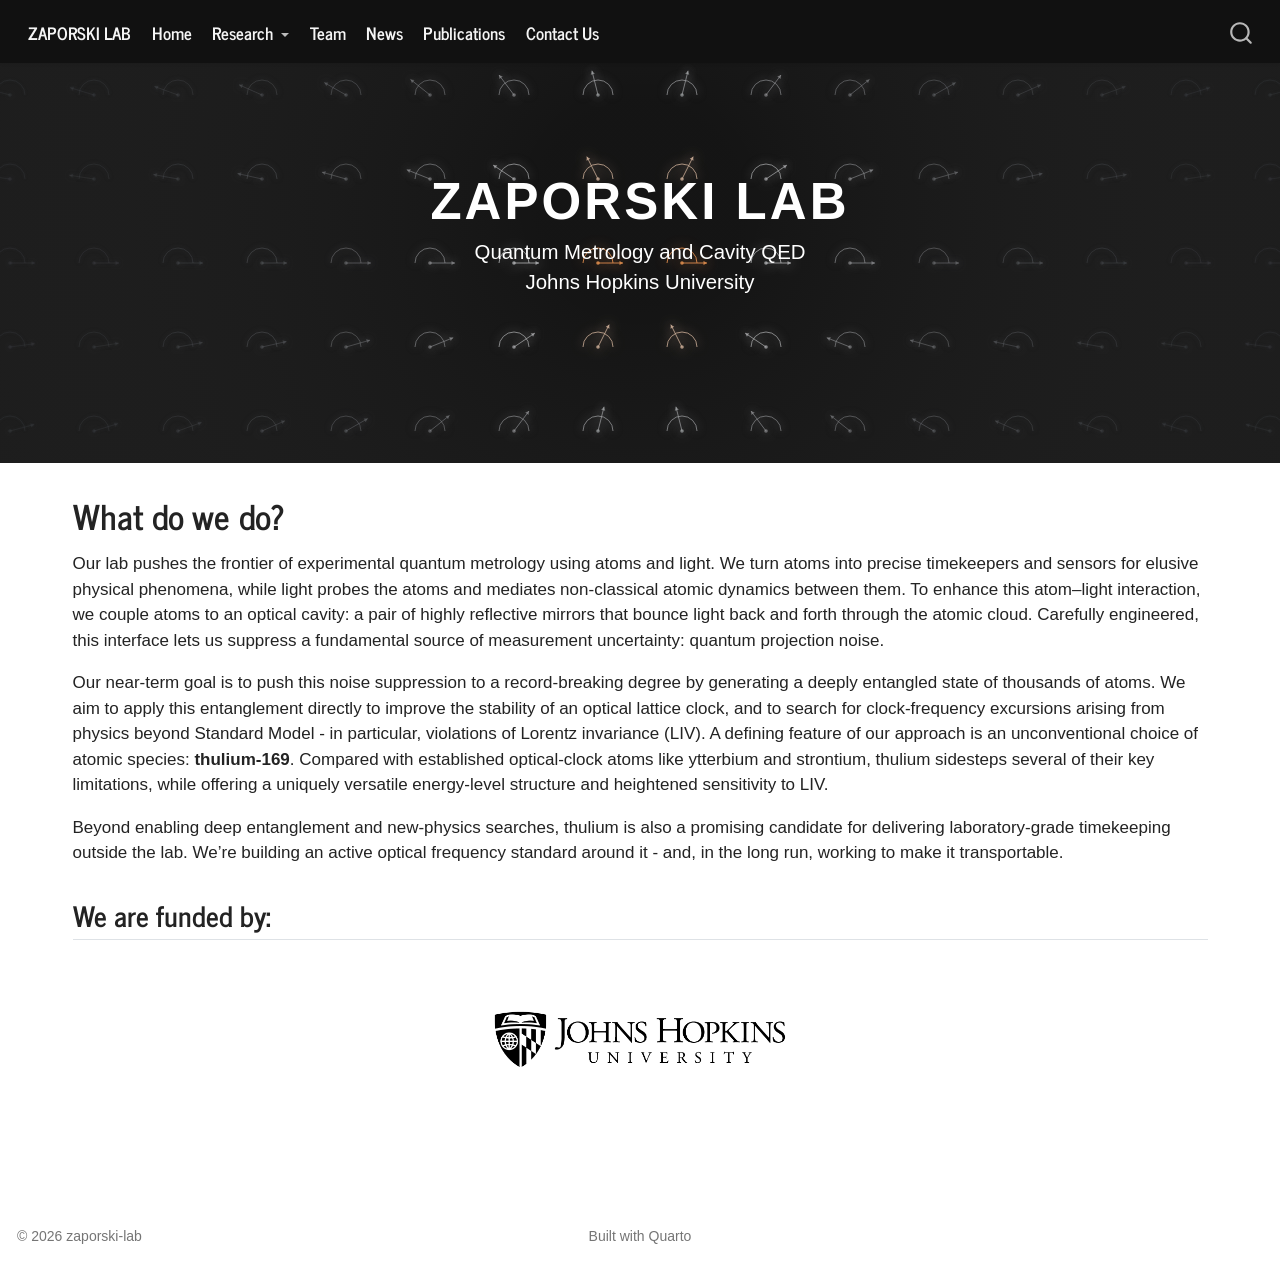
==== commit 7c027819: "Built site for gh-pages" ====
--- a/index.html
+++ b/index.html
@@ -149,6 +149,38 @@
 
 
 
+<style>
+  .hero-banner {
+    position: relative;
+    margin-top: calc(-1 * var(--quarto-navbar-height, 56px));
+    padding-top: var(--quarto-navbar-height, 56px);
+    overflow: hidden;
+    z-index: 0;
+  }
+
+  .hero-frame {
+    position: relative;
+    min-height: 360px;
+    z-index: 0;
+  }
+
+  .hero-overlay {
+    position: absolute;
+    inset: 0;
+    display: flex;
+    align-items: center;
+    justify-content: center;
+    text-align: center;
+    pointer-events: none;
+    z-index: 1;
+  }
+
+  .hero-title,
+  .hero-subtitle {
+    position: relative;
+    z-index: 2;
+  }
+</style>
 <div class="hero-banner">
 <div id="hero-animation" class="hero-frame">
 
@@ -175,18 +207,27 @@
   host.appendChild(canvas);
 
   const ctx = canvas.getContext('2d');
+  if (!ctx) return;
+
   let width = 0;
   let height = 0;
   let dpr = window.devicePixelRatio || 1;
 
+  let rafId = 0;
+  let isVisible = false;
+  let isActive = false;
+  let hovered = false;
+  let pointerInside = false;
+  let lastFrameTime = 0;
+
+  const maxFps = 60;
+  const minFrameInterval = 1000 / maxFps;
+
   ctx.lineWidth = 1.05;
   ctx.lineCap = 'round';
   ctx.lineJoin = 'round';
 
-  let mouse = { x: 0, y: 0 };
-  window.addEventListener('mousemove', (e) => { mouse.x = e.clientX; mouse.y = e.clientY; });
-  window.addEventListener('touchmove', (e) => { mouse.x = e.touches[0].clientX; mouse.y = e.touches[0].clientY; });
-
+  const mouse = { x: 0, y: 0 };
   const symbols = [];
   const spacing = 84;
 
@@ -207,24 +248,122 @@
     width = host.clientWidth || window.innerWidth;
     height = host.clientHeight || 360;
     dpr = window.devicePixelRatio || 1;
+
     canvas.width = Math.round(width * dpr);
     canvas.height = Math.round(height * dpr);
     canvas.style.width = width + 'px';
     canvas.style.height = height + 'px';
+
     ctx.setTransform(1, 0, 0, 1, 0, 0);
     ctx.scale(dpr, dpr);
-    ctx.lineWidth = 1.05;
-    ctx.lineCap = 'round';
-    ctx.lineJoin = 'round';
-    if (!mouse.x && !mouse.y) { mouse.x = width / 2; mouse.y = height / 2; }
+
+    if (!mouse.x && !mouse.y) {
+      mouse.x = width / 2;
+      mouse.y = height / 2;
+    }
+
     buildGrid();
     drawFrame();
   }
 
+  function startAnimation() {
+    if (isActive) return;
+    isActive = true;
+    lastFrameTime = 0;
+    rafId = requestAnimationFrame(animate);
+  }
+
+  function stopAnimation() {
+    if (!isActive) return;
+    isActive = false;
+    cancelAnimationFrame(rafId);
+    rafId = 0;
+  }
+
+  function isHeroInViewport() {
+    const rect = host.getBoundingClientRect();
+    return rect.bottom > 0 && rect.top < window.innerHeight;
+  }
+
+  function refreshRunState() {
+    const canRun = isVisible && hovered && pointerInside && !document.hidden && isHeroInViewport();
+    if (canRun) {
+      startAnimation();
+    } else {
+      stopAnimation();
+    }
+  }
+
+  function updateVisibility(visible) {
+    isVisible = visible;
+    refreshRunState();
+  }
+
+  const observer = new IntersectionObserver((entries) => {
+    const entry = entries[0];
+    updateVisibility(entry && entry.isIntersecting);
+  }, { threshold: 0.1 });
+
+  observer.observe(host);
+
+  document.addEventListener('visibilitychange', () => {
+    refreshRunState();
+  });
+
+  window.addEventListener('scroll', () => {
+    if (!isHeroInViewport()) {
+      hovered = false;
+      pointerInside = false;
+    }
+    refreshRunState();
+  }, { passive: true });
+
+  host.addEventListener('pointerenter', () => {
+    hovered = true;
+    pointerInside = true;
+    refreshRunState();
+  });
+
+  host.addEventListener('pointerleave', () => {
+    hovered = false;
+    pointerInside = false;
+    refreshRunState();
+  });
+
+  host.addEventListener('pointermove', (e) => {
+    const rect = host.getBoundingClientRect();
+    mouse.x = e.clientX - rect.left;
+    mouse.y = e.clientY - rect.top;
+  });
+
+  host.addEventListener('touchstart', (e) => {
+    const touch = e.touches[0];
+    if (!touch) return;
+    hovered = true;
+    pointerInside = true;
+    const rect = host.getBoundingClientRect();
+    mouse.x = touch.clientX - rect.left;
+    mouse.y = touch.clientY - rect.top;
+    refreshRunState();
+  }, { passive: true });
+
+  host.addEventListener('touchend', () => {
+    hovered = false;
+    pointerInside = false;
+    refreshRunState();
+  }, { passive: true });
+
   window.addEventListener('resize', resize);
 
   function lerp(a, b, t) { return a + (b - a) * t; }
-  function mix(c1, c2, t) { return { r: Math.round(lerp(c1.r, c2.r, t)), g: Math.round(lerp(c1.g, c2.g, t)), b: Math.round(lerp(c1.b, c2.b, t)) }; }
+  function mix(c1, c2, t) {
+    return {
+      r: Math.round(lerp(c1.r, c2.r, t)),
+      g: Math.round(lerp(c1.g, c2.g, t)),
+      b: Math.round(lerp(c1.b, c2.b, t))
+    };
+  }
+
   function getColor(dist, maxDist) {
     const t = Math.max(0, Math.min(1, 1 - dist / maxDist));
     const far = { r: 68, g: 71, b: 77 };
@@ -236,34 +375,90 @@
   }
 
   function drawSymbol(x, y, angle, color, strength) {
-    const r = 15; const lineLen = 10;
-    ctx.save(); ctx.translate(x, y); ctx.shadowColor = color; ctx.shadowBlur = 2 + 10 * strength;
-    ctx.beginPath(); ctx.arc(0, 0, r, Math.PI, 0); ctx.strokeStyle = color; ctx.stroke();
-    let dx = Math.cos(angle); let dy = Math.sin(angle);
+    const r = 15;
+    const lineLen = 10;
+    ctx.save();
+    ctx.translate(x, y);
+    ctx.shadowColor = color;
+    ctx.shadowBlur = 2 + 10 * strength;
+    ctx.beginPath();
+    ctx.arc(0, 0, r, Math.PI, 0);
+    ctx.strokeStyle = color;
+    ctx.stroke();
+
+    let dx = Math.cos(angle);
+    let dy = Math.sin(angle);
     if (dy > 0) { dx = -dx; dy = -dy; }
-    const len = Math.hypot(dx, dy); dx /= len; dy /= len;
-    const endX = dx * (r + lineLen); const endY = dy * (r + lineLen);
-    ctx.beginPath(); ctx.moveTo(0, 0); ctx.lineTo(endX, endY); ctx.stroke();
-    const arrowSize = 3.5; const px = -dy; const py = dx;
-    ctx.beginPath(); ctx.moveTo(endX, endY); ctx.lineTo(endX - dx * arrowSize + px * arrowSize * 0.6, endY - dy * arrowSize + py * arrowSize * 0.6); ctx.lineTo(endX - dx * arrowSize - px * arrowSize * 0.6, endY - dy * arrowSize - py * arrowSize * 0.6); ctx.closePath(); ctx.fillStyle = color; ctx.fill();
-    ctx.beginPath(); ctx.arc(0, 0, 1.8, 0, Math.PI * 2); ctx.fill(); ctx.restore();
+
+    const len = Math.hypot(dx, dy);
+    dx /= len;
+    dy /= len;
+
+    const endX = dx * (r + lineLen);
+    const endY = dy * (r + lineLen);
+
+    ctx.beginPath();
+    ctx.moveTo(0, 0);
+    ctx.lineTo(endX, endY);
+    ctx.stroke();
+
+    const arrowSize = 3.5;
+    const px = -dy;
+    const py = dx;
+
+    ctx.beginPath();
+    ctx.moveTo(endX, endY);
+    ctx.lineTo(endX - dx * arrowSize + px * arrowSize * 0.6, endY - dy * arrowSize + py * arrowSize * 0.6);
+    ctx.lineTo(endX - dx * arrowSize - px * arrowSize * 0.6, endY - dy * arrowSize - py * arrowSize * 0.6);
+    ctx.closePath();
+    ctx.fillStyle = color;
+    ctx.fill();
+
+    ctx.beginPath();
+    ctx.arc(0, 0, 1.8, 0, Math.PI * 2);
+    ctx.fill();
+    ctx.restore();
   }
 
   function drawFrame() {
-    ctx.fillStyle = '#0d0d0d'; ctx.fillRect(0, 0, width, height);
+    ctx.fillStyle = '#0d0d0d';
+    ctx.fillRect(0, 0, width, height);
+
     const gradient = ctx.createRadialGradient(width / 2, height * 0.35, 100, width / 2, height / 2, width);
-    gradient.addColorStop(0, 'rgba(255,255,255,0.03)'); gradient.addColorStop(1, 'rgba(0,0,0,0.25)');
-    ctx.fillStyle = gradient; ctx.fillRect(0, 0, width, height);
+    gradient.addColorStop(0, 'rgba(255,255,255,0.03)');
+    gradient.addColorStop(1, 'rgba(0,0,0,0.25)');
+    ctx.fillStyle = gradient;
+    ctx.fillRect(0, 0, width, height);
+
     const maxDist = 700;
     for (const s of symbols) {
-      const dx = mouse.x - s.x; const dy = mouse.y - s.y; const dist = Math.hypot(dx, dy); const angle = Math.atan2(dy, dx); const c = getColor(dist, maxDist);
-      ctx.globalAlpha = 0.22 + 0.78 * Math.pow(c.strength, 2); drawSymbol(s.x, s.y, angle, c.css, c.strength);
-    }
+      const dx = mouse.x - s.x;
+      const dy = mouse.y - s.y;
+      const dist = Math.hypot(dx, dy);
+      const angle = Math.atan2(dy, dx);
+      const c = getColor(dist, maxDist);
+      ctx.globalAlpha = 0.22 + 0.78 * Math.pow(c.strength, 2);
+      drawSymbol(s.x, s.y, angle, c.css, c.strength);
+    }
+
     ctx.globalAlpha = 1;
   }
 
-  function animate() { drawFrame(); requestAnimationFrame(animate); }
-  requestAnimationFrame(() => { resize(); animate(); });
+  function animate(now) {
+    if (!isActive) return;
+
+    if (!lastFrameTime || now - lastFrameTime >= minFrameInterval) {
+      drawFrame();
+      lastFrameTime = now;
+    }
+
+    rafId = requestAnimationFrame(animate);
+  }
+
+  requestAnimationFrame(() => {
+    resize();
+    updateVisibility(host.getBoundingClientRect().top < window.innerHeight);
+  });
 })();
 </script>
 <section id="what-do-we-do" class="level1">
--- a/styles.css
+++ b/styles.css
@@ -14,6 +14,19 @@
   overflow-x: hidden;
   margin: 0;
   padding: 0;
+}
+
+@media (pointer: coarse) {
+  .popover,
+  [role="tooltip"],
+  .citation-popup {
+    display: none !important;
+  }
+}
+
+/* In-text citation links */
+a[role="doc-biblioref"] {
+  color: #E64B35;
 }
 
 main,
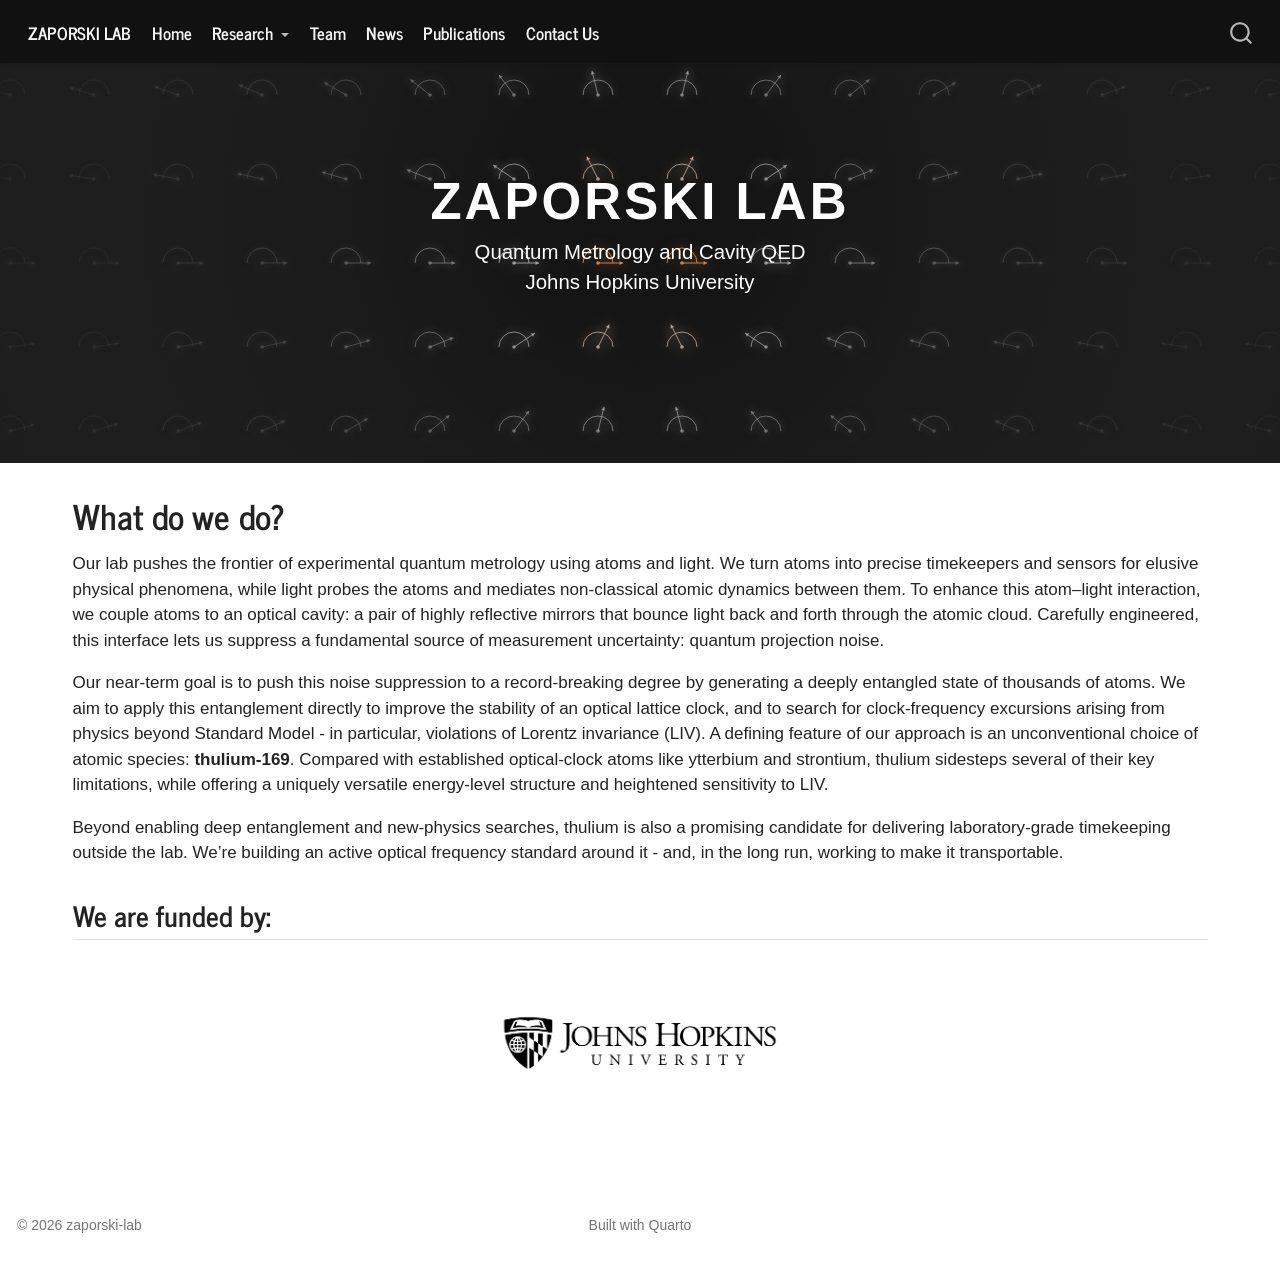
==== commit 988195cb: "Built site for gh-pages" ====
--- a/index.html
+++ b/index.html
@@ -468,10 +468,12 @@
 <p>Beyond enabling deep entanglement and new-physics searches, thulium is also a promising candidate for delivering laboratory-grade timekeeping outside the lab. We’re building an active optical frequency standard around it - and, in the long run, working to make it transportable.</p>
 <section id="we-are-funded-by" class="level2">
 <h2 class="anchored" data-anchor-id="we-are-funded-by">We are funded by:</h2>
+<div class="figure" style="width: 33%; margin-left: auto; margin-right: auto;">
 <div class="quarto-figure quarto-figure-center">
 <figure class="figure">
-<p><img src="university-logo-small-horizontal-black.png" class="img-fluid quarto-figure quarto-figure-center figure-img" width="400"></p>
+<p><img src="university-logo-small-horizontal-black.png" class="img-fluid quarto-figure quarto-figure-center figure-img"></p>
 </figure>
+</div>
 </div>
 
 
--- a/styles.css
+++ b/styles.css
@@ -8,6 +8,10 @@
   --bs-border-color: #c7c7c7;
 }
 
+html {
+  background-color: #111111;
+}
+
 body {
   font-family: "Segoe UI", Arial, sans-serif;
   color: var(--bs-body-color);
@@ -16,13 +20,6 @@
   padding: 0;
 }
 
-@media (pointer: coarse) {
-  .popover,
-  [role="tooltip"],
-  .citation-popup {
-    display: none !important;
-  }
-}
 
 /* In-text citation links */
 a[role="doc-biblioref"] {
@@ -211,6 +208,7 @@
   color: var(--bs-link-hover-color);
 }
 
+
 .btn-primary,
 .btn-primary:hover,
 .btn-primary:focus {
@@ -232,3 +230,38 @@
 .page-link:hover {
   color: #000000;
 }
+
+div.figure,
+.figure {
+  display: block;
+  width: min(33%, 520px);
+  margin: 1.5rem auto;
+}
+
+div.figure .quarto-figure-center,
+.quarto-figure-center {
+  text-align: center;
+}
+
+div.figure figure,
+figure.figure {
+  margin: 0;
+}
+
+div.figure img,
+.figure img,
+figure.figure img,
+.img-fluid.figure-img {
+  display: block;
+  width: 100%;
+  height: auto;
+  margin-left: auto;
+  margin-right: auto;
+}
+
+div.figure figcaption,
+.figure figcaption,
+figure.figure figcaption {
+  width: 100%;
+  text-align: left;
+}
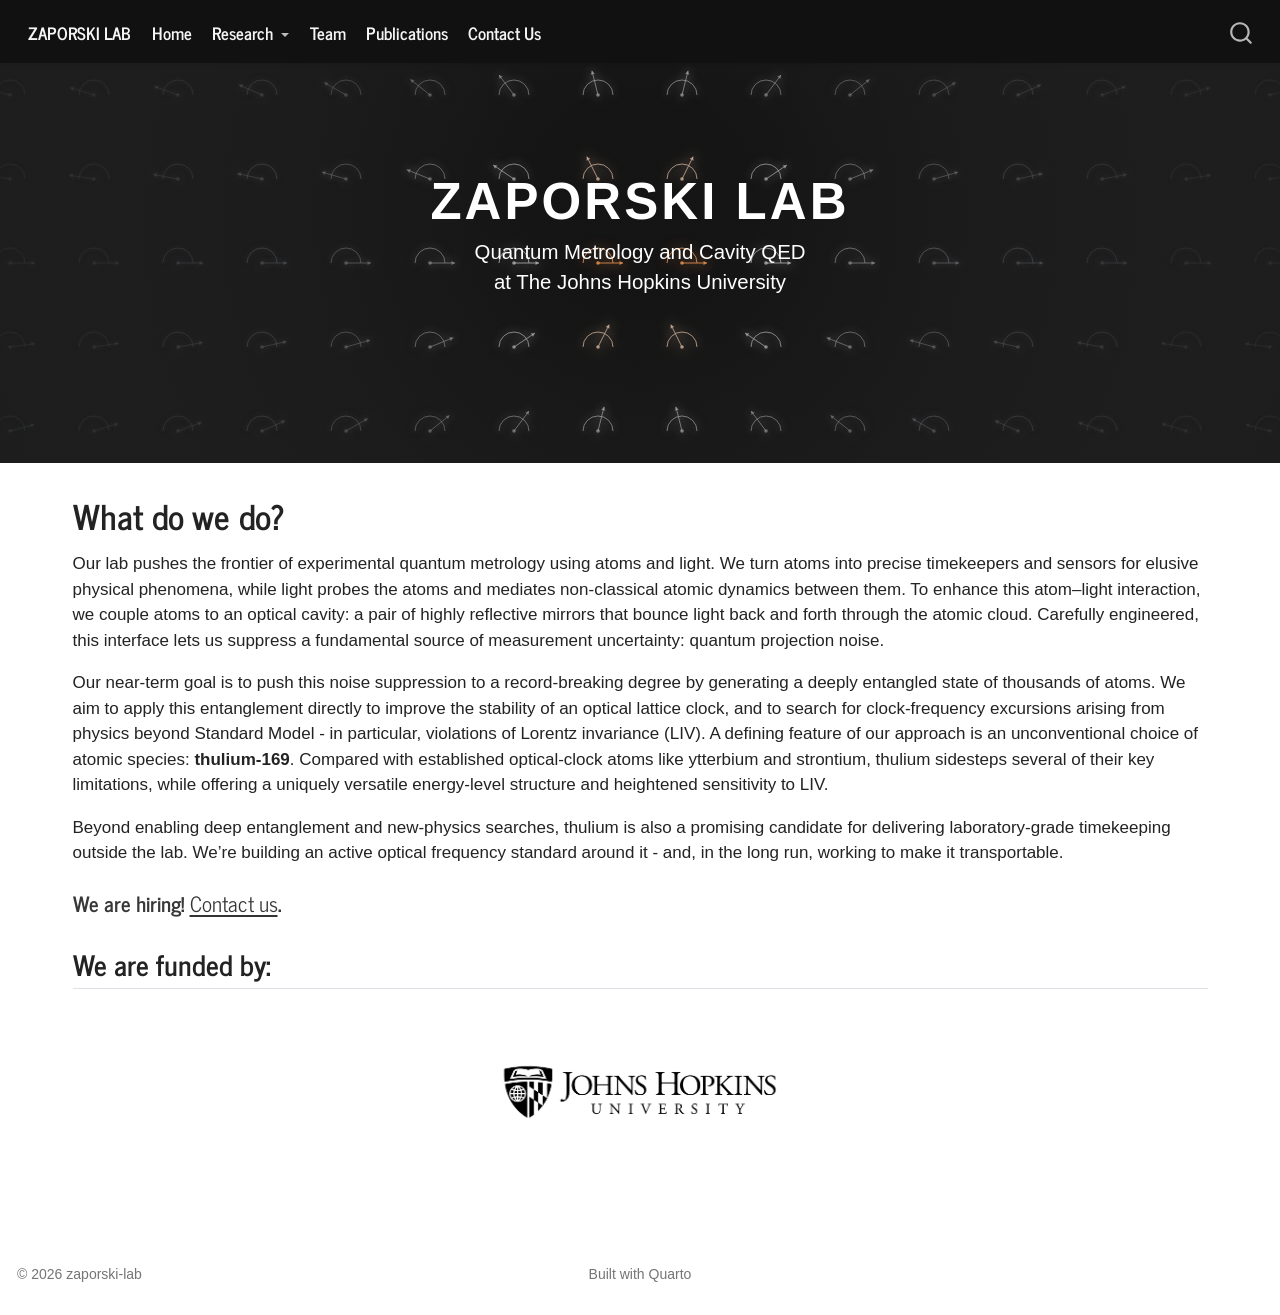
==== commit 1c4087e2: "Built site for gh-pages" ====
--- a/index.html
+++ b/index.html
@@ -110,7 +110,7 @@
     </a>
     <ul class="dropdown-menu" aria-labelledby="nav-menu-research">    
         <li>
-    <a class="dropdown-item" href="./about.html">
+    <a class="dropdown-item" href="./thulium.html">
  <span class="dropdown-text">Thulium-169</span></a>
   </li>  
     </ul>
@@ -118,10 +118,6 @@
   <li class="nav-item">
     <a class="nav-link" href="./team.html"> 
 <span class="menu-text">Team</span></a>
-  </li>  
-  <li class="nav-item">
-    <a class="nav-link" href="./news.html"> 
-<span class="menu-text">News</span></a>
   </li>  
   <li class="nav-item">
     <a class="nav-link" href="./publications.html"> 
@@ -193,7 +189,7 @@
 Quantum Metrology and Cavity QED
 </div>
 <div class="hero-subtitle">
-Johns Hopkins University
+at The Johns Hopkins University
 </div>
 </div>
 </div>
@@ -466,6 +462,9 @@
 <p>Our lab pushes the frontier of experimental quantum metrology using atoms and light. We turn atoms into precise timekeepers and sensors for elusive physical phenomena, while light probes the atoms and mediates non-classical atomic dynamics between them. To enhance this atom–light interaction, we couple atoms to an optical cavity: a pair of highly reflective mirrors that bounce light back and forth through the atomic cloud. Carefully engineered, this interface lets us suppress a fundamental source of measurement uncertainty: quantum projection noise.</p>
 <p>Our near-term goal is to push this noise suppression to a record-breaking degree by generating a deeply entangled state of thousands of atoms. We aim to apply this entanglement directly to improve the stability of an optical lattice clock, and to search for clock-frequency excursions arising from physics beyond Standard Model - in particular, violations of Lorentz invariance (LIV). A defining feature of our approach is an unconventional choice of atomic species: <strong>thulium-169</strong>. Compared with established optical-clock atoms like ytterbium and strontium, thulium sidesteps several of their key limitations, while offering a uniquely versatile energy-level structure and heightened sensitivity to LIV.</p>
 <p>Beyond enabling deep entanglement and new-physics searches, thulium is also a promising candidate for delivering laboratory-grade timekeeping outside the lab. We’re building an active optical frequency standard around it - and, in the long run, working to make it transportable.</p>
+<section id="we-are-hiring-contact-us." class="level4">
+<h4 class="anchored" data-anchor-id="we-are-hiring-contact-us.">We are hiring! <a href="./contact.html" class="text-primary">Contact us</a>.</h4>
+</section>
 <section id="we-are-funded-by" class="level2">
 <h2 class="anchored" data-anchor-id="we-are-funded-by">We are funded by:</h2>
 <div class="figure" style="width: 33%; margin-left: auto; margin-right: auto;">
--- a/styles.css
+++ b/styles.css
@@ -234,8 +234,80 @@
 div.figure,
 .figure {
   display: block;
-  width: min(33%, 520px);
+  width: clamp(0px, 480px, 100%);
   margin: 1.5rem auto;
+}
+
+.photo-container {
+  position: relative;
+}
+
+.card-img-top {
+  display: block;
+}
+
+.photo-label {
+  position: absolute;
+  bottom: 0;
+  left: 0;
+  right: 0;
+
+  background: rgba(0, 0, 0, 0.55);
+  backdrop-filter: blur(3px);
+  color: white;
+
+  text-align: center;
+  font-size: 0.9rem;
+  font-weight: 600;
+  letter-spacing: 0.03em;
+  
+  padding: 0.2rem 0;
+
+
+}
+
+.photo-container > * {
+  margin-bottom: 0;
+}
+
+.card-body {
+  padding-top: 0.1rem;
+}
+
+.grid {
+  align-items: stretch;
+}
+
+.grid > div {
+  display: flex;
+}
+
+.card {
+  flex: 1;
+}
+
+.card {
+  height: 100%;
+}
+
+@media (max-width: 767.98px), (hover: none), (pointer: coarse) {
+  div.figure,
+  .figure,
+  div.figure[style],
+  .figure[style] {
+    width: 100% !important;
+    max-width: 100% !important;
+    margin-left: auto !important;
+    margin-right: auto !important;
+  }
+
+  div.figure .figure-img,
+  .figure .figure-img,
+  figure.figure img,
+  .img-fluid.figure-img {
+    width: 100% !important;
+    max-width: 100% !important;
+  }
 }
 
 div.figure .quarto-figure-center,
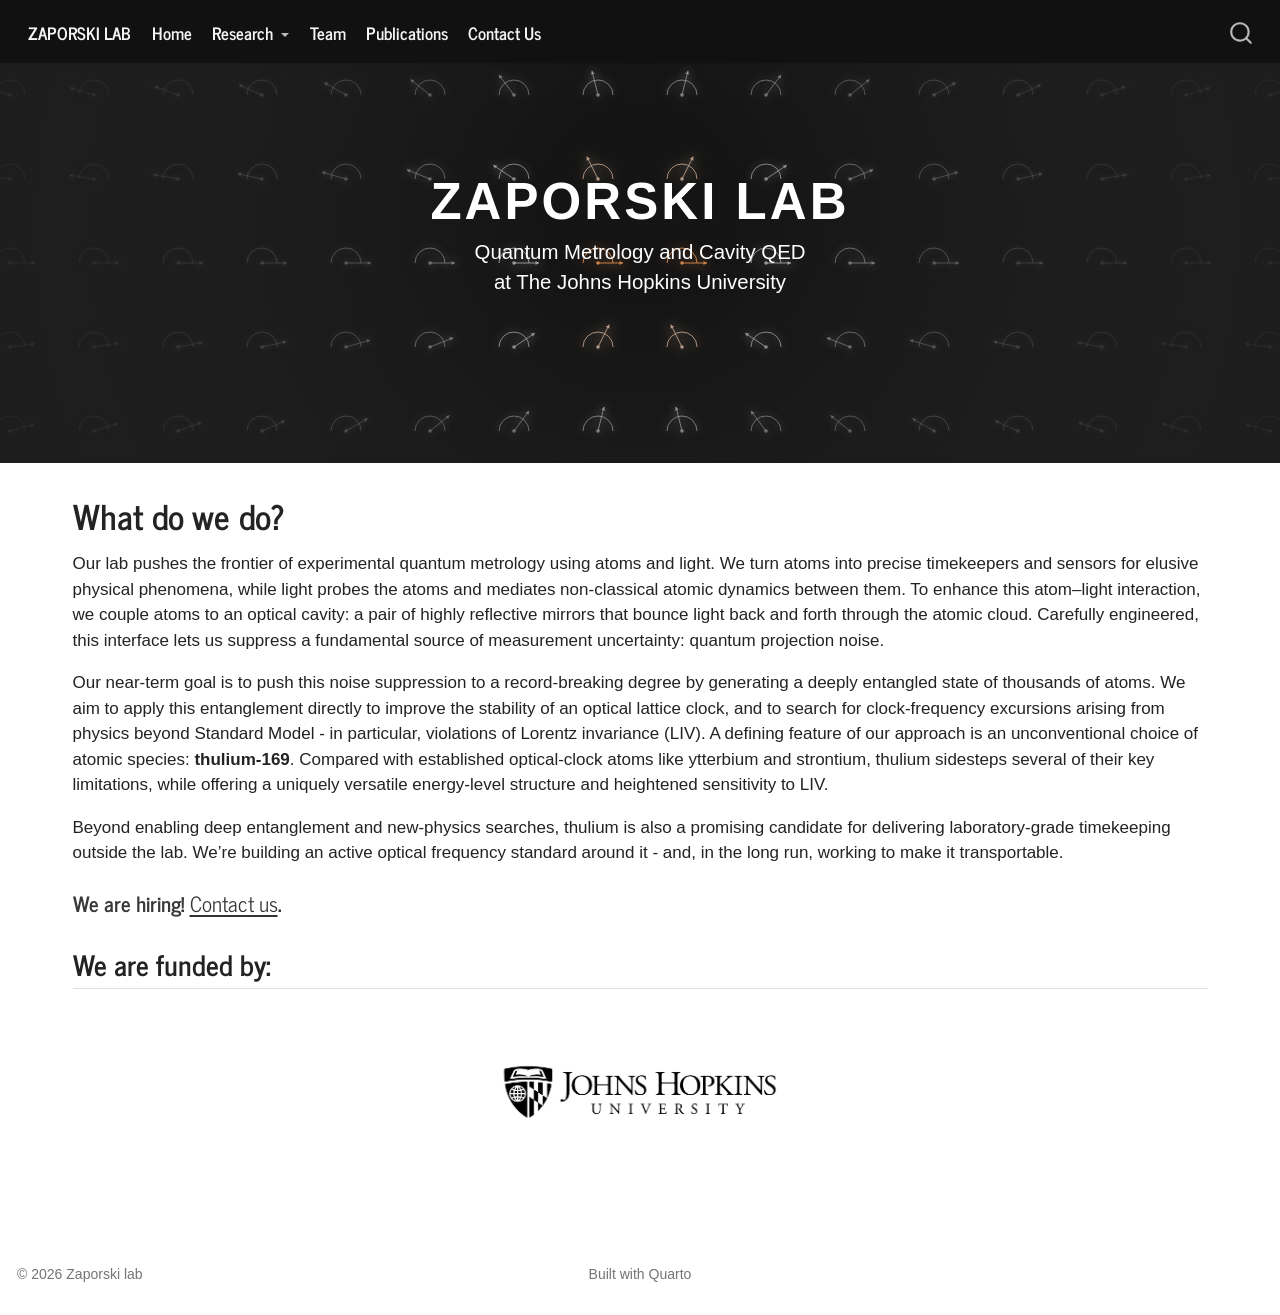
==== commit f1cdae85: "Built site for gh-pages" ====
--- a/index.html
+++ b/index.html
@@ -36,6 +36,7 @@
 <script src="site_libs/quarto-search/fuse.min.js"></script>
 <script src="site_libs/quarto-search/quarto-search.js"></script>
 <meta name="quarto:offset" content="./">
+<link href="./Pictures/logo_small_website.svg" rel="icon" type="image/svg+xml">
 <script src="site_libs/quarto-html/quarto.js" type="module"></script>
 <script src="site_libs/quarto-html/tabsets/tabsets.js" type="module"></script>
 <script src="site_libs/quarto-html/popper.min.js"></script>
@@ -884,7 +885,7 @@
 <footer class="footer">
   <div class="nav-footer">
     <div class="nav-footer-left">
-<p>© 2026 zaporski-lab</p>
+<p>© 2026 Zaporski lab</p>
 </div>   
     <div class="nav-footer-center">
 <p>Built with Quarto</p>
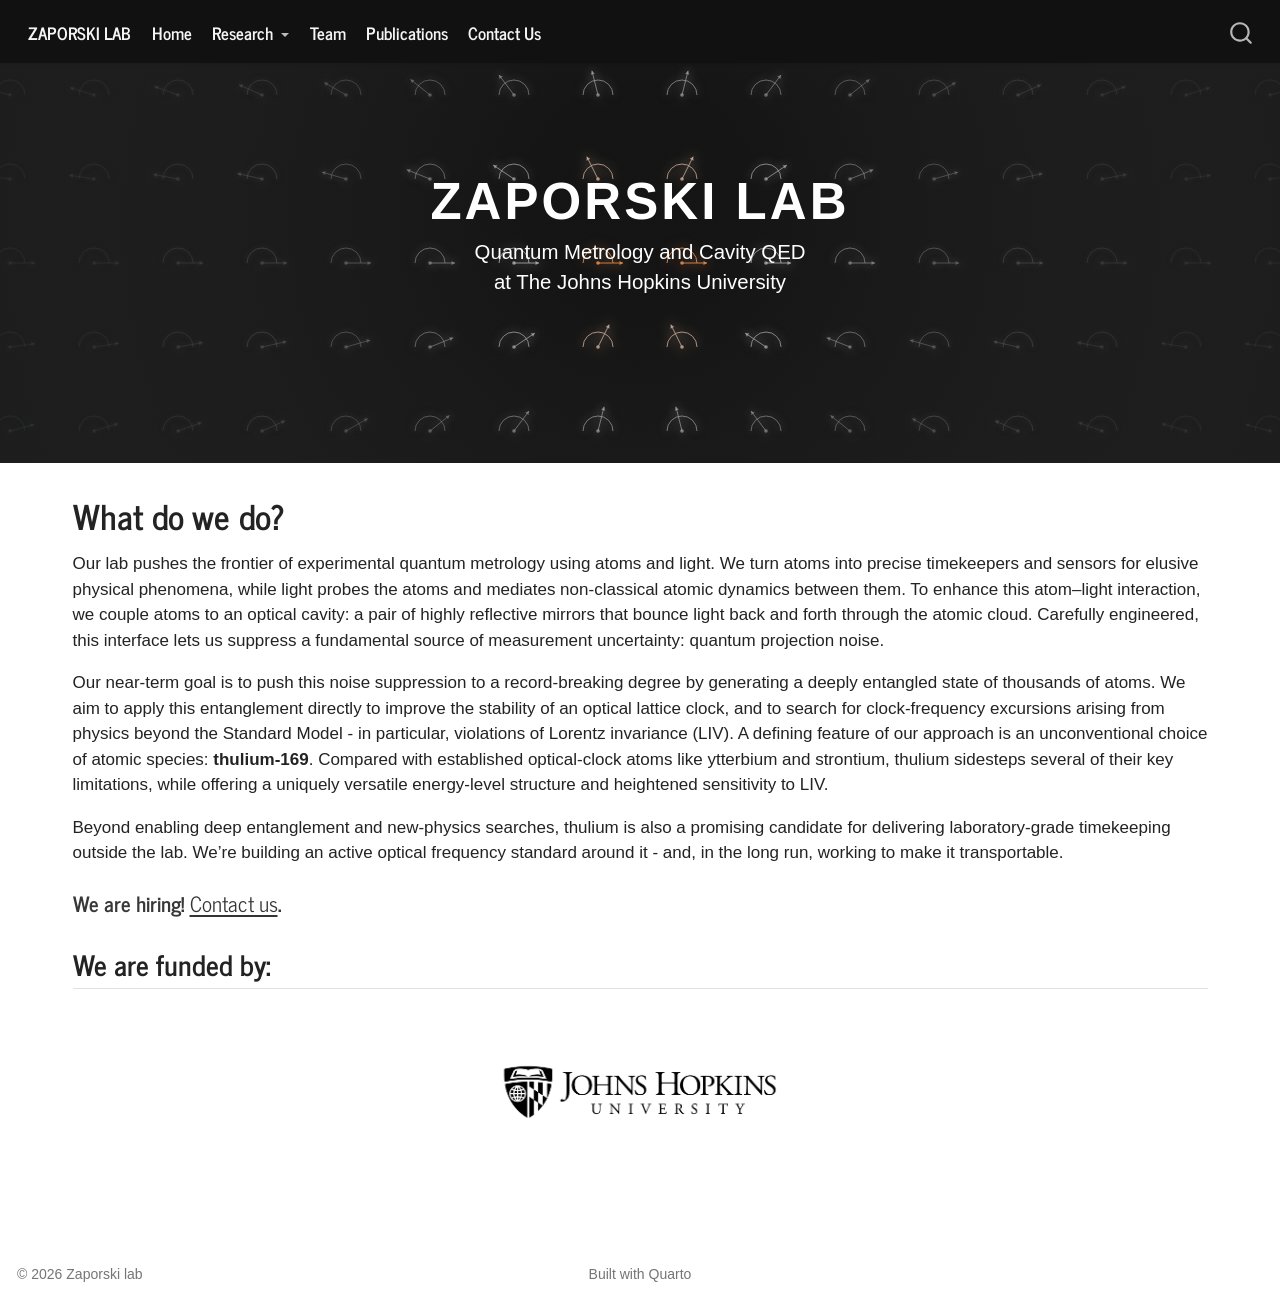
==== commit 3317349a: "Built site for gh-pages" ====
--- a/index.html
+++ b/index.html
@@ -461,7 +461,7 @@
 <section id="what-do-we-do" class="level1">
 <h1>What do we do?</h1>
 <p>Our lab pushes the frontier of experimental quantum metrology using atoms and light. We turn atoms into precise timekeepers and sensors for elusive physical phenomena, while light probes the atoms and mediates non-classical atomic dynamics between them. To enhance this atom–light interaction, we couple atoms to an optical cavity: a pair of highly reflective mirrors that bounce light back and forth through the atomic cloud. Carefully engineered, this interface lets us suppress a fundamental source of measurement uncertainty: quantum projection noise.</p>
-<p>Our near-term goal is to push this noise suppression to a record-breaking degree by generating a deeply entangled state of thousands of atoms. We aim to apply this entanglement directly to improve the stability of an optical lattice clock, and to search for clock-frequency excursions arising from physics beyond Standard Model - in particular, violations of Lorentz invariance (LIV). A defining feature of our approach is an unconventional choice of atomic species: <strong>thulium-169</strong>. Compared with established optical-clock atoms like ytterbium and strontium, thulium sidesteps several of their key limitations, while offering a uniquely versatile energy-level structure and heightened sensitivity to LIV.</p>
+<p>Our near-term goal is to push this noise suppression to a record-breaking degree by generating a deeply entangled state of thousands of atoms. We aim to apply this entanglement directly to improve the stability of an optical lattice clock, and to search for clock-frequency excursions arising from physics beyond the Standard Model - in particular, violations of Lorentz invariance (LIV). A defining feature of our approach is an unconventional choice of atomic species: <strong>thulium-169</strong>. Compared with established optical-clock atoms like ytterbium and strontium, thulium sidesteps several of their key limitations, while offering a uniquely versatile energy-level structure and heightened sensitivity to LIV.</p>
 <p>Beyond enabling deep entanglement and new-physics searches, thulium is also a promising candidate for delivering laboratory-grade timekeeping outside the lab. We’re building an active optical frequency standard around it - and, in the long run, working to make it transportable.</p>
 <section id="we-are-hiring-contact-us." class="level4">
 <h4 class="anchored" data-anchor-id="we-are-hiring-contact-us.">We are hiring! <a href="./contact.html" class="text-primary">Contact us</a>.</h4>
